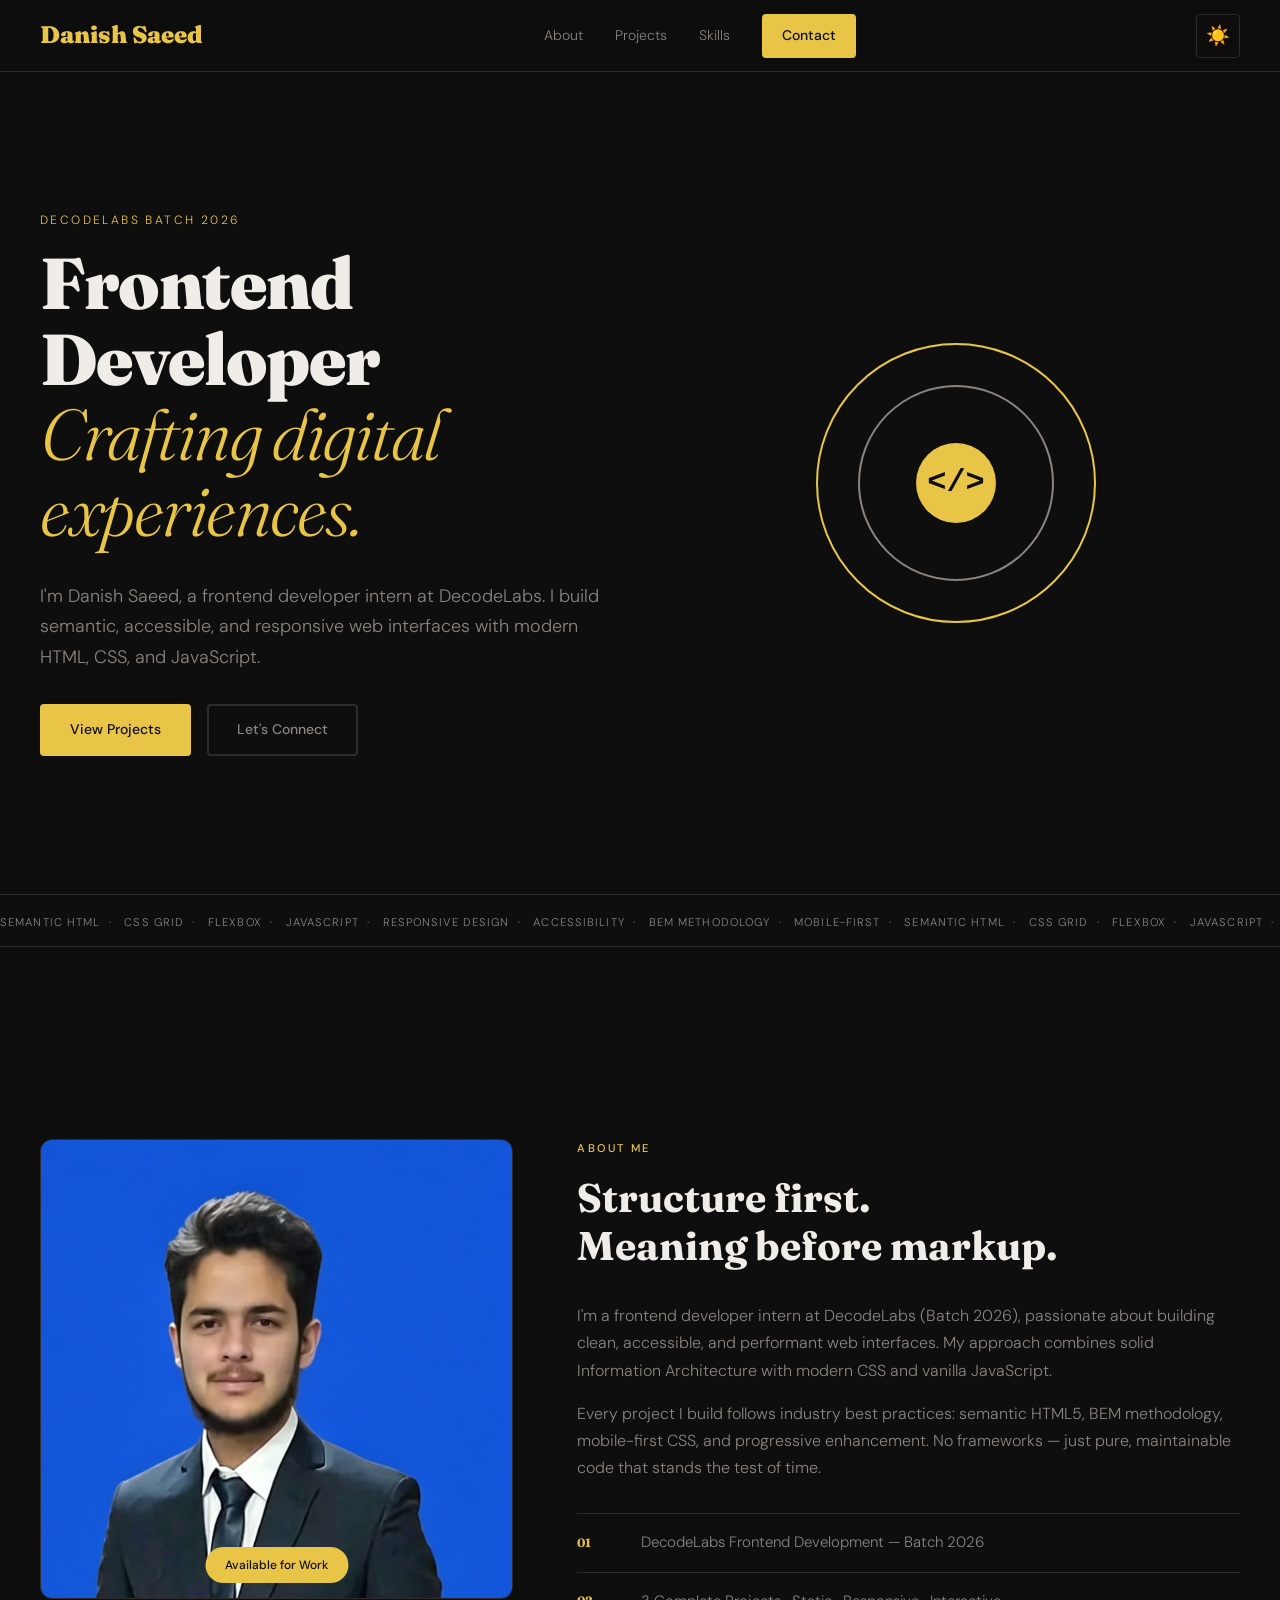
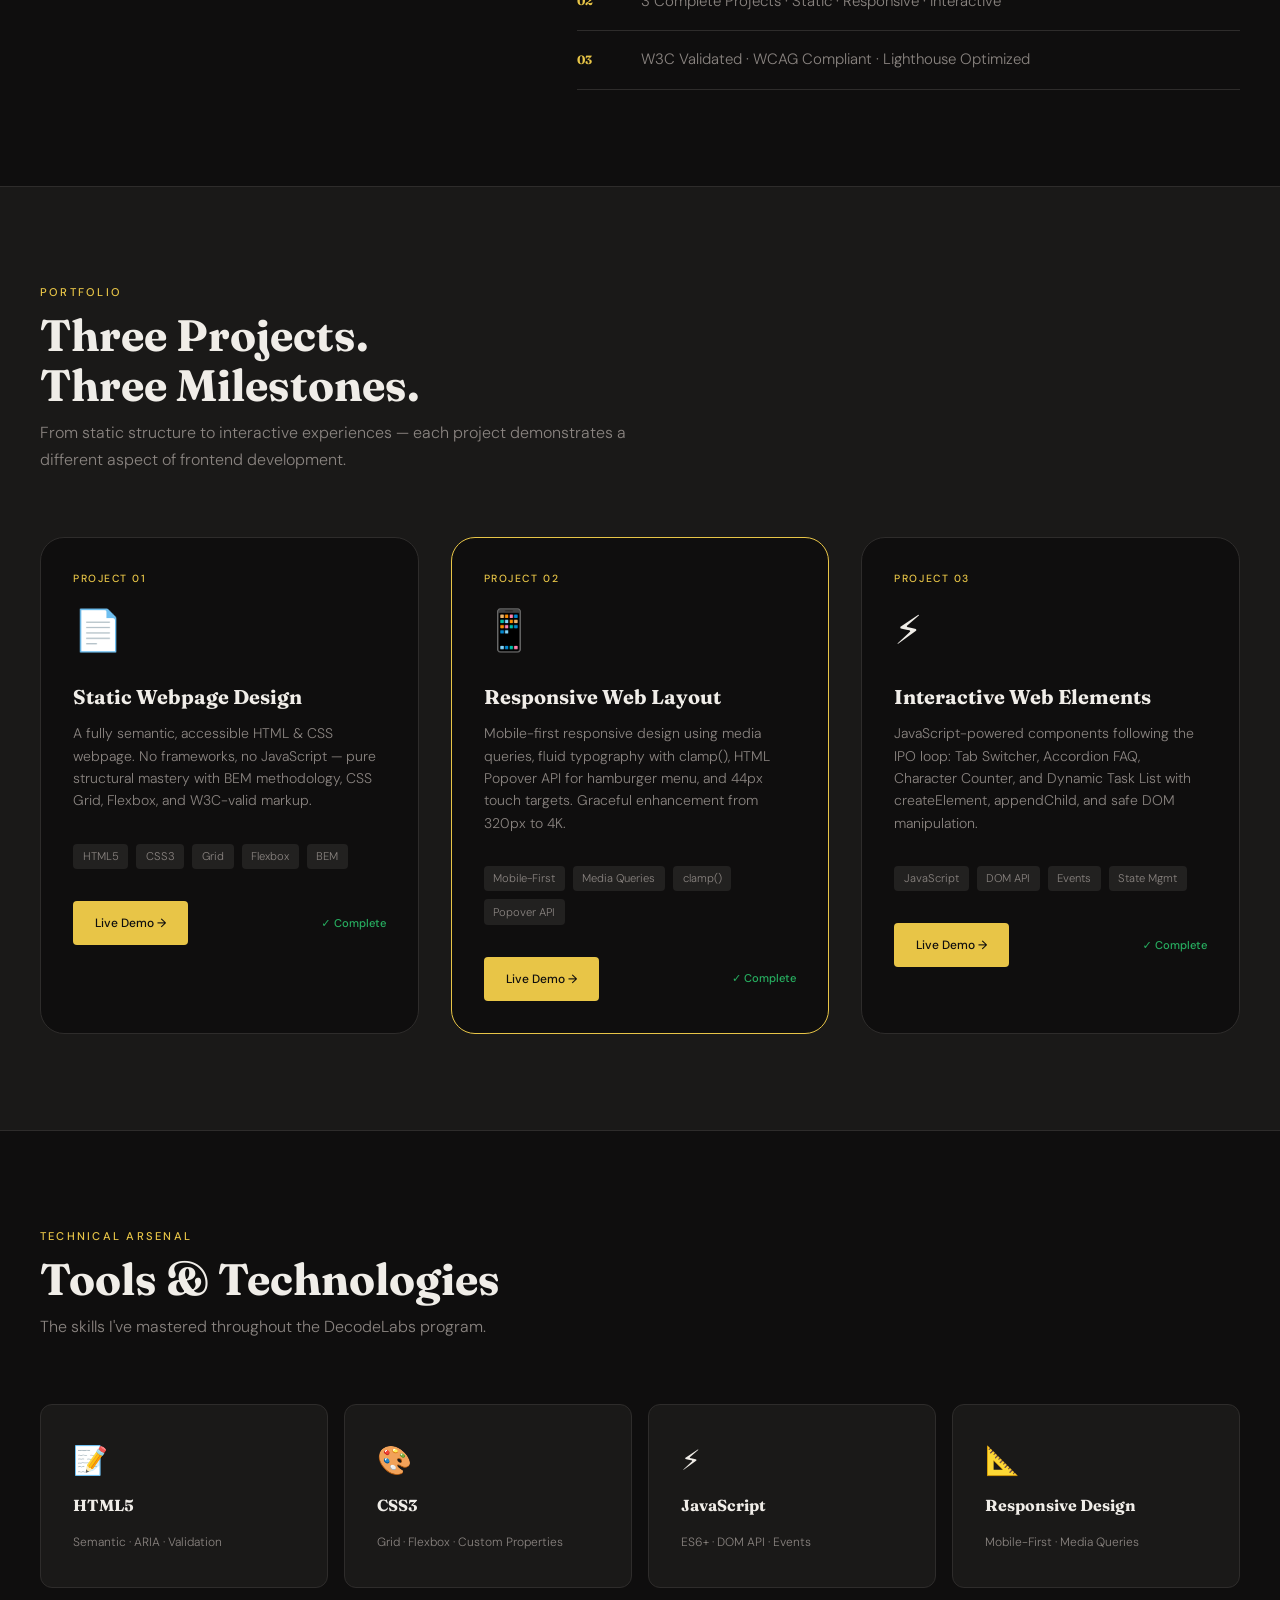
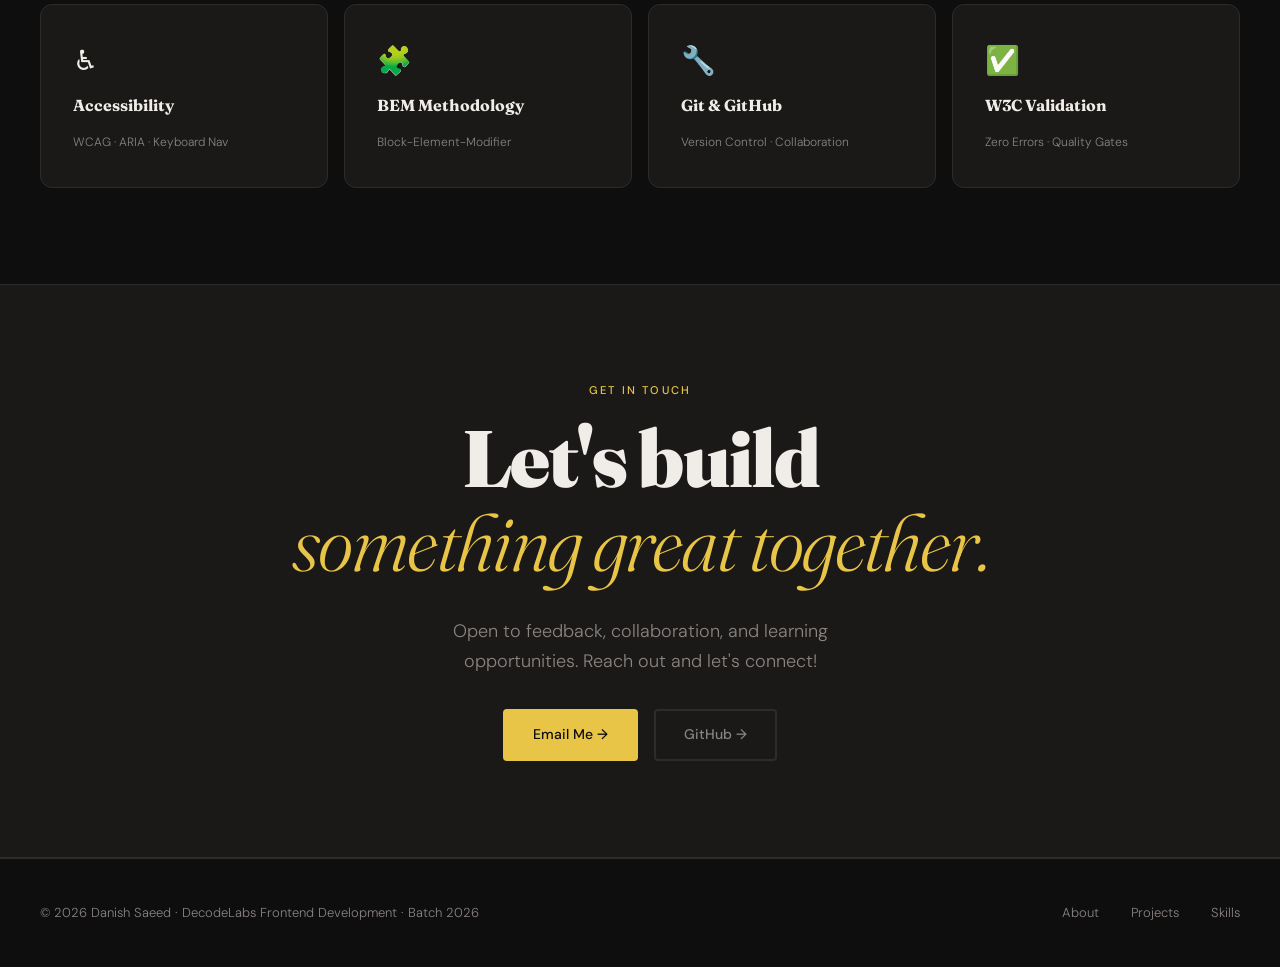
==== index.html @ 7edcd268 "Add files via upload" ====
<!DOCTYPE html>
<html lang="en" data-theme="dark">
<head>
  <meta charset="UTF-8" />
  <meta name="viewport" content="width=device-width, initial-scale=1.0" />
  <meta name="description" content="Danish Saeed — Frontend Developer Portfolio. DecodeLabs Batch 2026 Projects Showcase." />
  <title>Danish Saeed | Frontend Developer Portfolio</title>

  <!-- Google Fonts -->
  <link rel="preconnect" href="https://fonts.googleapis.com" />
  <link rel="preconnect" href="https://fonts.gstatic.com" crossorigin />
  <link
    href="https://fonts.googleapis.com/css2?family=Fraunces:ital,opsz,wght@0,9..144,300;0,9..144,400;0,9..144,700;0,9..144,900;1,9..144,300&family=DM+Sans:wght@300;400;500;600&display=swap"
    rel="stylesheet"
  />

  <link rel="stylesheet" href="P0.css" />
</head>
<body>

  <!-- ============================================================
       HEADER
  ============================================================ -->
  <header class="site-header">
    <div class="site-header__inner container">
      <a href="#main" class="site-header__logo">Danish Saeed</a>

      <nav class="site-nav" aria-label="Primary navigation">
        <ul class="site-nav__list">
          <li><a class="site-nav__link" href="#about">About</a></li>
          <li><a class="site-nav__link" href="#projects">Projects</a></li>
          <li><a class="site-nav__link" href="#skills">Skills</a></li>
          <li><a class="site-nav__link site-nav__link--cta" href="#contact">Contact</a></li>
        </ul>
      </nav>

      <button class="theme-toggle js-theme-toggle" aria-label="Toggle dark mode">🌙</button>
    </div>
  </header>

  <!-- ============================================================
       MAIN
  ============================================================ -->
  <main id="main">

    <!-- HERO SECTION -->
    <section class="hero">
      <div class="hero__inner container">
        <div class="hero__content">
          <p class="hero__eyebrow">DecodeLabs Batch 2026</p>
          <h1 class="hero__heading">
            Frontend Developer<br />
            <em>Crafting digital experiences.</em>
          </h1>
          <p class="hero__body">
            I'm Danish Saeed, a frontend developer intern at DecodeLabs.
            I build semantic, accessible, and responsive web interfaces
            with modern HTML, CSS, and JavaScript.
          </p>
          <div class="hero__actions">
            <a class="btn btn--primary" href="#projects">View Projects</a>
            <a class="btn btn--ghost" href="#contact">Let's Connect</a>
          </div>
        </div>

        <div class="hero__visual" aria-hidden="true">
          <div class="code-orbit">
            <div class="code-orbit__ring"></div>
            <div class="code-orbit__ring"></div>
            <div class="code-orbit__core">
              <span>&lt;/&gt;</span>
            </div>
          </div>
        </div>
      </div>

      <!-- Scrolling ticker -->
      <div class="ticker" aria-hidden="true">
        <div class="ticker__track">
          <span>Semantic HTML&nbsp;&nbsp;·&nbsp;&nbsp;</span>
          <span>CSS Grid&nbsp;&nbsp;·&nbsp;&nbsp;</span>
          <span>Flexbox&nbsp;&nbsp;·&nbsp;&nbsp;</span>
          <span>JavaScript&nbsp;&nbsp;·&nbsp;&nbsp;</span>
          <span>Responsive Design&nbsp;&nbsp;·&nbsp;&nbsp;</span>
          <span>Accessibility&nbsp;&nbsp;·&nbsp;&nbsp;</span>
          <span>BEM Methodology&nbsp;&nbsp;·&nbsp;&nbsp;</span>
          <span>Mobile-First&nbsp;&nbsp;·&nbsp;&nbsp;</span>
          <span>Semantic HTML&nbsp;&nbsp;·&nbsp;&nbsp;</span>
          <span>CSS Grid&nbsp;&nbsp;·&nbsp;&nbsp;</span>
          <span>Flexbox&nbsp;&nbsp;·&nbsp;&nbsp;</span>
          <span>JavaScript&nbsp;&nbsp;·&nbsp;&nbsp;</span>
          <span>Responsive Design&nbsp;&nbsp;·&nbsp;&nbsp;</span>
          <span>Accessibility&nbsp;&nbsp;·&nbsp;&nbsp;</span>
          <span>BEM Methodology&nbsp;&nbsp;·&nbsp;&nbsp;</span>
          <span>Mobile-First&nbsp;&nbsp;·&nbsp;&nbsp;</span>
        </div>
      </div>
    </section>

    <!-- ABOUT SECTION -->
    <section class="about" id="about" aria-labelledby="about-heading">
      <div class="about__inner container">
        <div class="about__image-col">
          <figure class="about__figure">
            <img
              class="about__photo"
              src="Me.jpeg"
              alt="Danish Saeed — Frontend Developer"
              width="600"
              height="700"
            />
            <figcaption class="about__badge">Available for Work</figcaption>
          </figure>
        </div>

        <div class="about__text-col">
          <p class="eyebrow" id="about-heading">About Me</p>
          <h2 class="about__headline">
            Structure first.<br />Meaning before markup.
          </h2>
          <p class="about__body">
            I'm a frontend developer intern at DecodeLabs (Batch 2026),
            passionate about building clean, accessible, and performant
            web interfaces. My approach combines solid Information Architecture
            with modern CSS and vanilla JavaScript.
          </p>
          <p class="about__body">
            Every project I build follows industry best practices:
            semantic HTML5, BEM methodology, mobile-first CSS,
            and progressive enhancement. No frameworks — just pure,
            maintainable code that stands the test of time.
          </p>

          <ul class="fact-list" aria-label="Quick facts">
            <li class="fact-list__item">
              <span class="fact-list__num">01</span>
              <span>DecodeLabs Frontend Development — Batch 2026</span>
            </li>
            <li class="fact-list__item">
              <span class="fact-list__num">02</span>
              <span>3 Complete Projects · Static · Responsive · Interactive</span>
            </li>
            <li class="fact-list__item">
              <span class="fact-list__num">03</span>
              <span>W3C Validated · WCAG Compliant · Lighthouse Optimized</span>
            </li>
          </ul>
        </div>
      </div>
    </section>

    <!-- PROJECTS SHOWCASE SECTION -->
    <section class="projects" id="projects" aria-labelledby="projects-heading">
      <div class="projects__inner container">
        <header class="section-header">
          <p class="eyebrow">Portfolio</p>
          <h2 class="section-title" id="projects-heading">Three Projects.<br />Three Milestones.</h2>
          <p class="section-desc">
            From static structure to interactive experiences — each project
            demonstrates a different aspect of frontend development.
          </p>
        </header>

        <div class="projects__grid">
          <!-- Project 1: Static Webpage -->
          <article class="project-card">
            <div class="project-card__badge">Project 01</div>
            <div class="project-card__icon" aria-hidden="true">📄</div>
            <h3 class="project-card__title">Static Webpage Design</h3>
            <p class="project-card__desc">
              A fully semantic, accessible HTML & CSS webpage. No frameworks,
              no JavaScript — pure structural mastery with BEM methodology,
              CSS Grid, Flexbox, and W3C-valid markup.
            </p>
            <div class="project-card__stack">
              <span class="project-stack__item">HTML5</span>
              <span class="project-stack__item">CSS3</span>
              <span class="project-stack__item">Grid</span>
              <span class="project-stack__item">Flexbox</span>
              <span class="project-stack__item">BEM</span>
            </div>
            <div class="project-card__links">
              <a href="P1.html" class="btn btn--primary btn--small">Live Demo →</a>
              <span class="project-card__status status--complete">✓ Complete</span>
            </div>
          </article>

          <!-- Project 2: Responsive Layout -->
          <article class="project-card project-card--featured">
            <div class="project-card__badge">Project 02</div>
            <div class="project-card__icon" aria-hidden="true">📱</div>
            <h3 class="project-card__title">Responsive Web Layout</h3>
            <p class="project-card__desc">
              Mobile-first responsive design using media queries, fluid typography
              with clamp(), HTML Popover API for hamburger menu, and 44px touch
              targets. Graceful enhancement from 320px to 4K.
            </p>
            <div class="project-card__stack">
              <span class="project-stack__item">Mobile-First</span>
              <span class="project-stack__item">Media Queries</span>
              <span class="project-stack__item">clamp()</span>
              <span class="project-stack__item">Popover API</span>
            </div>
            <div class="project-card__links">
              <a href="P2.html" class="btn btn--primary btn--small">Live Demo →</a>
              <span class="project-card__status status--complete">✓ Complete</span>
            </div>
          </article>

          <!-- Project 3: Interactive Elements -->
          <article class="project-card">
            <div class="project-card__badge">Project 03</div>
            <div class="project-card__icon" aria-hidden="true">⚡</div>
            <h3 class="project-card__title">Interactive Web Elements</h3>
            <p class="project-card__desc">
              JavaScript-powered components following the IPO loop: Tab Switcher,
              Accordion FAQ, Character Counter, and Dynamic Task List with
              createElement, appendChild, and safe DOM manipulation.
            </p>
            <div class="project-card__stack">
              <span class="project-stack__item">JavaScript</span>
              <span class="project-stack__item">DOM API</span>
              <span class="project-stack__item">Events</span>
              <span class="project-stack__item">State Mgmt</span>
            </div>
            <div class="project-card__links">
              <a href="P3.html" class="btn btn--primary btn--small">Live Demo →</a>
              <span class="project-card__status status--complete">✓ Complete</span>
            </div>
          </article>
        </div>
      </div>
    </section>

    <!-- SKILLS SECTION -->
    <section class="skills" id="skills" aria-labelledby="skills-heading">
      <div class="skills__inner container">
        <header class="section-header">
          <p class="eyebrow">Technical Arsenal</p>
          <h2 class="section-title" id="skills-heading">Tools & Technologies</h2>
          <p class="section-desc">The skills I've mastered throughout the DecodeLabs program.</p>
        </header>

        <div class="skills__grid">
          <div class="skill-badge">
            <span class="skill-badge__icon">📝</span>
            <span class="skill-badge__name">HTML5</span>
            <span class="skill-badge__level">Semantic · ARIA · Validation</span>
          </div>
          <div class="skill-badge">
            <span class="skill-badge__icon">🎨</span>
            <span class="skill-badge__name">CSS3</span>
            <span class="skill-badge__level">Grid · Flexbox · Custom Properties</span>
          </div>
          <div class="skill-badge">
            <span class="skill-badge__icon">⚡</span>
            <span class="skill-badge__name">JavaScript</span>
            <span class="skill-badge__level">ES6+ · DOM API · Events</span>
          </div>
          <div class="skill-badge">
            <span class="skill-badge__icon">📐</span>
            <span class="skill-badge__name">Responsive Design</span>
            <span class="skill-badge__level">Mobile-First · Media Queries</span>
          </div>
          <div class="skill-badge">
            <span class="skill-badge__icon">♿</span>
            <span class="skill-badge__name">Accessibility</span>
            <span class="skill-badge__level">WCAG · ARIA · Keyboard Nav</span>
          </div>
          <div class="skill-badge">
            <span class="skill-badge__icon">🧩</span>
            <span class="skill-badge__name">BEM Methodology</span>
            <span class="skill-badge__level">Block-Element-Modifier</span>
          </div>
          <div class="skill-badge">
            <span class="skill-badge__icon">🔧</span>
            <span class="skill-badge__name">Git & GitHub</span>
            <span class="skill-badge__level">Version Control · Collaboration</span>
          </div>
          <div class="skill-badge">
            <span class="skill-badge__icon">✅</span>
            <span class="skill-badge__name">W3C Validation</span>
            <span class="skill-badge__level">Zero Errors · Quality Gates</span>
          </div>
        </div>
      </div>
    </section>

    <!-- CONTACT SECTION -->
    <section class="contact" id="contact" aria-labelledby="contact-heading">
      <div class="contact__inner container">
        <p class="eyebrow">Get In Touch</p>
        <h2 class="contact__heading" id="contact-heading">
          Let's build<br /><em>something great together.</em>
        </h2>
        <p class="contact__body">
          Open to feedback, collaboration, and learning opportunities.
          Reach out and let's connect!
        </p>
        <div class="contact__actions">
          <a class="btn btn--primary" href="mailto:daanishsaeed593@gmail.com">Email Me →</a>
          <a class="btn btn--ghost" href="https://github.com/" target="_blank">GitHub →</a>
        </div>
      </div>
    </section>

  </main>

  <!-- FOOTER -->
  <footer class="site-footer" role="contentinfo">
    <div class="site-footer__inner container">
      <p class="site-footer__copy">© 2026 Danish Saeed · DecodeLabs Frontend Development · Batch 2026</p>
      <nav class="site-footer__nav" aria-label="Footer navigation">
        <a class="site-footer__link" href="#about">About</a>
        <a class="site-footer__link" href="#projects">Projects</a>
        <a class="site-footer__link" href="#skills">Skills</a>
      </nav>
    </div>
  </footer>

  <script>
    // Theme Toggle
    const themeToggle = document.querySelector('.js-theme-toggle');
    let isDark = localStorage.getItem('dl-theme') !== 'light';

    function applyTheme() {
      document.documentElement.setAttribute('data-theme', isDark ? 'dark' : 'light');
      if (themeToggle) themeToggle.textContent = isDark ? '☀️' : '🌙';
    }

    function toggleTheme() {
      isDark = !isDark;
      localStorage.setItem('dl-theme', isDark ? 'dark' : 'light');
      applyTheme();
    }

    if (themeToggle) themeToggle.addEventListener('click', toggleTheme);
    applyTheme();

    // Smooth scroll for anchor links
    document.querySelectorAll('a[href^="#"]').forEach(anchor => {
      anchor.addEventListener('click', function(e) {
        const target = document.querySelector(this.getAttribute('href'));
        if (target) {
          e.preventDefault();
          target.scrollIntoView({ behavior: 'smooth', block: 'start' });
        }
      });
    });
  </script>
</body>
</html>
---- P0.css ----
/* ============================================================
   style.css — DecodeLabs Project 0 · Portfolio Homepage
   Consistent design language across all projects
   ============================================================ */

/* ============================================================
   1. DESIGN TOKENS
   ============================================================ */
:root {
  --clr-bg:          #0f0e0e;
  --clr-surface:     #1a1918;
  --clr-surface-alt: #222120;
  --clr-border:      #2e2c2b;
  --clr-text:        #f0ede8;
  --clr-text-muted:  #8a8480;
  --clr-accent:      #e8c547;
  --clr-accent-dim:  #c9a830;
  --clr-success:     #27ae60;

  --font-display: 'Fraunces', Georgia, serif;
  --font-body:    'DM Sans', system-ui, sans-serif;

  --space-xs: 0.5rem;
  --space-sm: 1rem;
  --space-md: 2rem;
  --space-lg: 4rem;
  --space-xl: 6rem;
  --space-2xl: 8rem;

  --max-width: 1200px;
  --gutter: 1.5rem;
  --radius-sm: 4px;
  --radius-md: 12px;
  --radius-lg: 24px;
  --touch-target: 44px;

  --ease-out: cubic-bezier(0.16, 1, 0.3, 1);
  --transition: 0.25s var(--ease-out);
}

[data-theme="light"] {
  --clr-bg:          #f5f4f0;
  --clr-surface:     #ffffff;
  --clr-surface-alt: #eceae4;
  --clr-border:      #d4d0c8;
  --clr-text:        #1a1918;
  --clr-text-muted:  #6b6560;
  --clr-accent:      #b8960f;
  --clr-accent-dim:  #9a7d0a;
}

/* ============================================================
   2. RESET & BASE
   ============================================================ */
*, *::before, *::after {
  box-sizing: border-box;
  margin: 0;
  padding: 0;
}

html {
  scroll-behavior: smooth;
  font-size: 16px;
}

body {
  background-color: var(--clr-bg);
  color: var(--clr-text);
  font-family: var(--font-body);
  font-weight: 300;
  line-height: 1.7;
  -webkit-font-smoothing: antialiased;
  transition: background-color var(--transition), color var(--transition);
}

img {
  display: block;
  max-width: 100%;
  height: auto;
}

a {
  color: inherit;
  text-decoration: none;
}

ul {
  list-style: none;
}

/* ============================================================
   3. LAYOUT UTILITIES
   ============================================================ */
.container {
  width: min(var(--max-width), 100% - (var(--gutter) * 2));
  margin-inline: auto;
}

.section-header {
  margin-bottom: var(--space-lg);
  max-width: 640px;
}

.eyebrow {
  font-size: 0.7rem;
  font-weight: 500;
  letter-spacing: 0.2em;
  text-transform: uppercase;
  color: var(--clr-accent);
  margin-bottom: var(--space-xs);
}

.section-title {
  font-family: var(--font-display);
  font-size: clamp(1.75rem, 4vw, 2.75rem);
  font-weight: 700;
  line-height: 1.15;
  margin-bottom: var(--space-xs);
}

.section-desc {
  font-size: clamp(0.9rem, 2vw, 1rem);
  color: var(--clr-text-muted);
}

/* ============================================================
   4. BUTTONS
   ============================================================ */
.btn {
  display: inline-flex;
  align-items: center;
  justify-content: center;
  min-height: var(--touch-target);
  padding: 0.75rem 1.75rem;
  border-radius: var(--radius-sm);
  font-family: var(--font-body);
  font-size: 0.875rem;
  font-weight: 500;
  cursor: pointer;
  border: 2px solid transparent;
  transition: background-color var(--transition),
              color var(--transition),
              border-color var(--transition),
              transform 0.15s var(--ease-out);
}

.btn:hover {
  transform: translateY(-2px);
}
.btn:active {
  transform: translateY(0);
}

.btn--primary {
  background-color: var(--clr-accent);
  color: var(--clr-bg);
}
.btn--primary:hover {
  background-color: var(--clr-accent-dim);
}

.btn--ghost {
  background-color: transparent;
  color: var(--clr-text-muted);
  border-color: var(--clr-border);
}
.btn--ghost:hover {
  color: var(--clr-text);
  border-color: var(--clr-text-muted);
}

.btn--small {
  padding: 0.5rem 1.25rem;
  font-size: 0.75rem;
}

/* ============================================================
   5. HEADER
   ============================================================ */
.site-header {
  position: fixed;
  top: 0;
  left: 0;
  right: 0;
  z-index: 100;
  height: 72px;
  border-bottom: 1px solid var(--clr-border);
  background-color: color-mix(in srgb, var(--clr-bg) 85%, transparent);
  backdrop-filter: blur(12px);
  transition: background-color var(--transition), border-color var(--transition);
}

.site-header__inner {
  height: 100%;
  display: flex;
  align-items: center;
  justify-content: space-between;
  gap: var(--space-sm);
}

.site-header__logo {
  font-family: var(--font-display);
  font-size: 1.5rem;
  font-weight: 900;
  color: var(--clr-accent);
  min-height: var(--touch-target);
  display: flex;
  align-items: center;
}

.site-nav__list {
  display: flex;
  align-items: center;
  gap: var(--space-md);
}

.site-nav__link {
  font-size: 0.875rem;
  color: var(--clr-text-muted);
  min-height: var(--touch-target);
  display: flex;
  align-items: center;
  transition: color var(--transition);
}
.site-nav__link:hover {
  color: var(--clr-text);
}

.site-nav__link--cta {
  background-color: var(--clr-accent);
  color: var(--clr-bg);
  padding: 0.5rem 1.25rem;
  border-radius: var(--radius-sm);
  font-weight: 500;
}
.site-nav__link--cta:hover {
  background-color: var(--clr-accent-dim);
  color: var(--clr-bg);
}

.theme-toggle {
  width: var(--touch-target);
  height: var(--touch-target);
  display: flex;
  align-items: center;
  justify-content: center;
  background: none;
  border: 1px solid var(--clr-border);
  border-radius: var(--radius-sm);
  font-size: 1.2rem;
  cursor: pointer;
  transition: background-color var(--transition);
}
.theme-toggle:hover {
  background-color: var(--clr-surface-alt);
}

/* ============================================================
   6. HERO
   ============================================================ */
.hero {
  padding-block-start: calc(72px + var(--space-xl));
  padding-block-end: var(--space-xl);
  overflow: hidden;
}

.hero__inner {
  display: flex;
  align-items: center;
  gap: var(--space-lg);
  min-height: 70vh;
}

.hero__content {
  flex: 1;
}

.hero__eyebrow {
  font-size: 0.75rem;
  letter-spacing: 0.2em;
  text-transform: uppercase;
  color: var(--clr-accent);
  margin-bottom: var(--space-sm);
}

.hero__heading {
  font-family: var(--font-display);
  font-size: clamp(2.5rem, 6vw, 4.5rem);
  font-weight: 900;
  line-height: 1.05;
  letter-spacing: -0.02em;
  margin-bottom: var(--space-md);
}
.hero__heading em {
  font-style: italic;
  font-weight: 300;
  color: var(--clr-accent);
}

.hero__body {
  font-size: clamp(1rem, 2.5vw, 1.125rem);
  color: var(--clr-text-muted);
  max-width: 52ch;
  margin-bottom: var(--space-md);
}

.hero__actions {
  display: flex;
  flex-wrap: wrap;
  gap: var(--space-sm);
}

.hero__visual {
  flex: 1;
  display: flex;
  justify-content: center;
}

.code-orbit {
  position: relative;
  width: 280px;
  height: 280px;
  display: flex;
  align-items: center;
  justify-content: center;
}

.code-orbit__ring {
  position: absolute;
  border: 2px solid var(--clr-border);
  border-radius: 50%;
  animation: rotate 20s linear infinite;
}
.code-orbit__ring:nth-child(1) {
  width: 100%;
  height: 100%;
  border-color: var(--clr-accent);
  animation-duration: 15s;
}
.code-orbit__ring:nth-child(2) {
  width: 70%;
  height: 70%;
  border-color: var(--clr-text-muted);
  animation-duration: 10s;
  animation-direction: reverse;
}

.code-orbit__core {
  width: 80px;
  height: 80px;
  background-color: var(--clr-accent);
  border-radius: 50%;
  display: flex;
  align-items: center;
  justify-content: center;
  font-size: 2rem;
  font-weight: 900;
  color: var(--clr-bg);
  font-family: var(--font-mono, monospace);
  animation: pulse 2s ease-in-out infinite;
}

@keyframes rotate {
  from { transform: rotate(0deg); }
  to { transform: rotate(360deg); }
}

@keyframes pulse {
  0%, 100% { transform: scale(1); }
  50% { transform: scale(1.05); }
}

/* Ticker */
.ticker {
  margin-block-start: var(--space-xl);
  border-block: 1px solid var(--clr-border);
  padding-block: 0.75rem;
  overflow: hidden;
  white-space: nowrap;
}
.ticker__track {
  display: inline-block;
  font-size: 0.7rem;
  letter-spacing: 0.1em;
  text-transform: uppercase;
  color: var(--clr-text-muted);
  animation: ticker-scroll 40s linear infinite;
}
@keyframes ticker-scroll {
  from { transform: translateX(0); }
  to { transform: translateX(-50%); }
}

/* ============================================================
   7. ABOUT
   ============================================================ */
.about {
  padding-block: var(--space-xl);
}

.about__inner {
  display: grid;
  grid-template-columns: 5fr 7fr;
  gap: var(--space-lg);
  align-items: start;
}

.about__figure {
  position: relative;
}

.about__photo {
  width: 100%;
  height: 460px;
  object-fit: cover;
  object-position: center top;
  border-radius: var(--radius-md);
  border: 1px solid var(--clr-border);
}

.about__badge {
  position: absolute;
  bottom: var(--space-sm);
  left: 50%;
  transform: translateX(-50%);
  background-color: var(--clr-accent);
  color: var(--clr-bg);
  font-size: 0.75rem;
  font-weight: 500;
  padding: 0.5rem 1.25rem;
  border-radius: 999px;
  white-space: nowrap;
}

.about__headline {
  font-family: var(--font-display);
  font-size: clamp(1.5rem, 4vw, 2.5rem);
  font-weight: 700;
  line-height: 1.2;
  margin-block: var(--space-sm) var(--space-md);
}

.about__body {
  font-size: clamp(0.9rem, 2vw, 1rem);
  color: var(--clr-text-muted);
  margin-bottom: var(--space-sm);
}

.fact-list {
  margin-top: var(--space-md);
  border-top: 1px solid var(--clr-border);
}
.fact-list__item {
  display: flex;
  align-items: center;
  gap: var(--space-md);
  padding-block: var(--space-sm);
  border-bottom: 1px solid var(--clr-border);
  font-size: clamp(0.85rem, 2vw, 0.9375rem);
  color: var(--clr-text-muted);
  min-height: var(--touch-target);
}
.fact-list__num {
  font-family: var(--font-display);
  font-size: 0.75rem;
  font-weight: 700;
  color: var(--clr-accent);
  flex-shrink: 0;
  width: 2rem;
}

/* ============================================================
   8. PROJECTS
   ============================================================ */
.projects {
  padding-block: var(--space-xl);
  background-color: var(--clr-surface);
  border-block: 1px solid var(--clr-border);
  transition: background-color var(--transition);
}

.projects__grid {
  display: grid;
  grid-template-columns: repeat(3, 1fr);
  gap: var(--space-md);
}

.project-card {
  background-color: var(--clr-bg);
  border: 1px solid var(--clr-border);
  border-radius: var(--radius-lg);
  padding: var(--space-md);
  transition: transform var(--transition), border-color var(--transition);
}
.project-card:hover {
  transform: translateY(-4px);
  border-color: var(--clr-accent);
}
.project-card--featured {
  border-color: var(--clr-accent);
}

.project-card__badge {
  font-size: 0.65rem;
  letter-spacing: 0.15em;
  text-transform: uppercase;
  color: var(--clr-accent);
  font-weight: 500;
  margin-bottom: var(--space-xs);
}

.project-card__icon {
  font-size: 2.5rem;
  margin-bottom: var(--space-sm);
}

.project-card__title {
  font-family: var(--font-display);
  font-size: 1.25rem;
  font-weight: 700;
  margin-bottom: var(--space-xs);
}

.project-card__desc {
  font-size: 0.875rem;
  color: var(--clr-text-muted);
  margin-bottom: var(--space-md);
  line-height: 1.6;
}

.project-card__stack {
  display: flex;
  flex-wrap: wrap;
  gap: var(--space-xs);
  margin-bottom: var(--space-md);
}

.project-stack__item {
  font-size: 0.7rem;
  padding: 0.2rem 0.6rem;
  background-color: var(--clr-surface-alt);
  border-radius: var(--radius-sm);
  color: var(--clr-text-muted);
}

.project-card__links {
  display: flex;
  align-items: center;
  justify-content: space-between;
  gap: var(--space-sm);
}

.project-card__status {
  font-size: 0.7rem;
  font-weight: 500;
}
.status--complete {
  color: var(--clr-success);
}

/* ============================================================
   9. SKILLS
   ============================================================ */
.skills {
  padding-block: var(--space-xl);
}

.skills__grid {
  display: grid;
  grid-template-columns: repeat(auto-fit, minmax(240px, 1fr));
  gap: var(--space-sm);
}

.skill-badge {
  background-color: var(--clr-surface);
  border: 1px solid var(--clr-border);
  border-radius: var(--radius-md);
  padding: var(--space-md);
  transition: transform var(--transition), border-color var(--transition);
}
.skill-badge:hover {
  transform: translateY(-2px);
  border-color: var(--clr-accent);
}

.skill-badge__icon {
  font-size: 1.75rem;
  display: block;
  margin-bottom: var(--space-xs);
}

.skill-badge__name {
  font-family: var(--font-display);
  font-size: 1rem;
  font-weight: 700;
  display: block;
  margin-bottom: var(--space-xs);
}

.skill-badge__level {
  font-size: 0.75rem;
  color: var(--clr-text-muted);
}

/* ============================================================
   10. CONTACT
   ============================================================ */
.contact {
  padding-block: var(--space-xl);
  background-color: var(--clr-surface);
  border-block: 1px solid var(--clr-border);
  text-align: center;
  transition: background-color var(--transition);
}

.contact__heading {
  font-family: var(--font-display);
  font-size: clamp(2.5rem, 8vw, 5rem);
  font-weight: 900;
  line-height: 1.05;
  letter-spacing: -0.02em;
  margin-block: var(--space-sm) var(--space-md);
}
.contact__heading em {
  font-style: italic;
  font-weight: 300;
  color: var(--clr-accent);
}

.contact__body {
  font-size: clamp(1rem, 2.5vw, 1.125rem);
  color: var(--clr-text-muted);
  max-width: 480px;
  margin-inline: auto;
  margin-bottom: var(--space-md);
}

.contact__actions {
  display: flex;
  gap: var(--space-sm);
  justify-content: center;
}

/* ============================================================
   11. FOOTER
   ============================================================ */
.site-footer {
  padding-block: var(--space-md);
  border-top: 1px solid var(--clr-border);
  transition: border-color var(--transition);
}
.site-footer__inner {
  display: flex;
  align-items: center;
  justify-content: space-between;
  flex-wrap: wrap;
  gap: var(--space-sm);
}
.site-footer__copy {
  font-size: 0.8125rem;
  color: var(--clr-text-muted);
}
.site-footer__nav {
  display: flex;
  gap: var(--space-md);
}
.site-footer__link {
  font-size: 0.8125rem;
  color: var(--clr-text-muted);
  min-height: var(--touch-target);
  display: flex;
  align-items: center;
  transition: color var(--transition);
}
.site-footer__link:hover {
  color: var(--clr-text);
}

/* ============================================================
   12. RESPONSIVE
   ============================================================ */
@media (max-width: 900px) {
  .hero__inner {
    flex-direction: column;
    text-align: center;
    min-height: auto;
  }
  .hero__body {
    margin-inline: auto;
  }
  .hero__actions {
    justify-content: center;
  }
  .hero__visual {
    order: -1;
  }

  .about__inner {
    grid-template-columns: 1fr;
  }
  .about__photo {
    height: 360px;
  }

  .projects__grid {
    grid-template-columns: 1fr;
  }
}

@media (max-width: 600px) {
  .site-nav__item:not(:last-child) {
    display: none;
  }
  .hero__heading {
    font-size: 2.5rem;
  }
  .contact__heading {
    font-size: 2rem;
  }
  .site-footer__inner {
    flex-direction: column;
    text-align: center;
  }
}
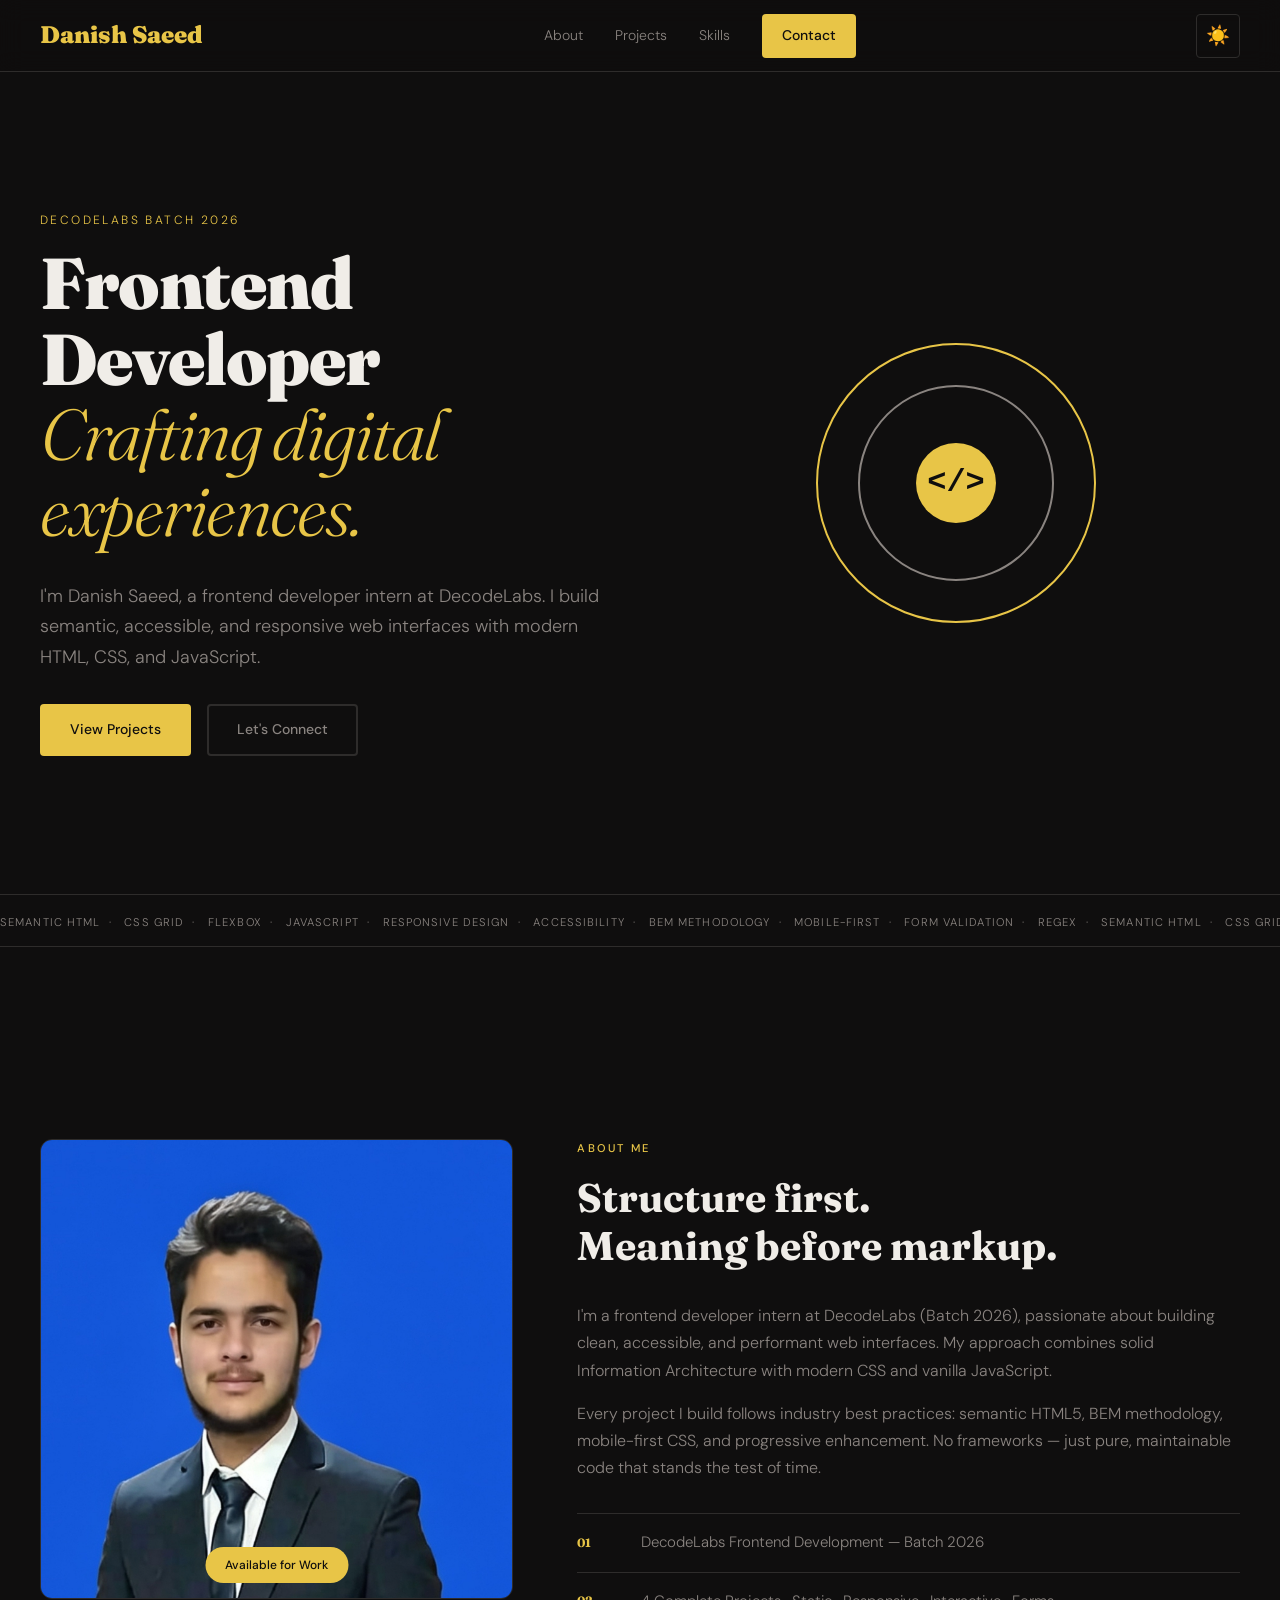
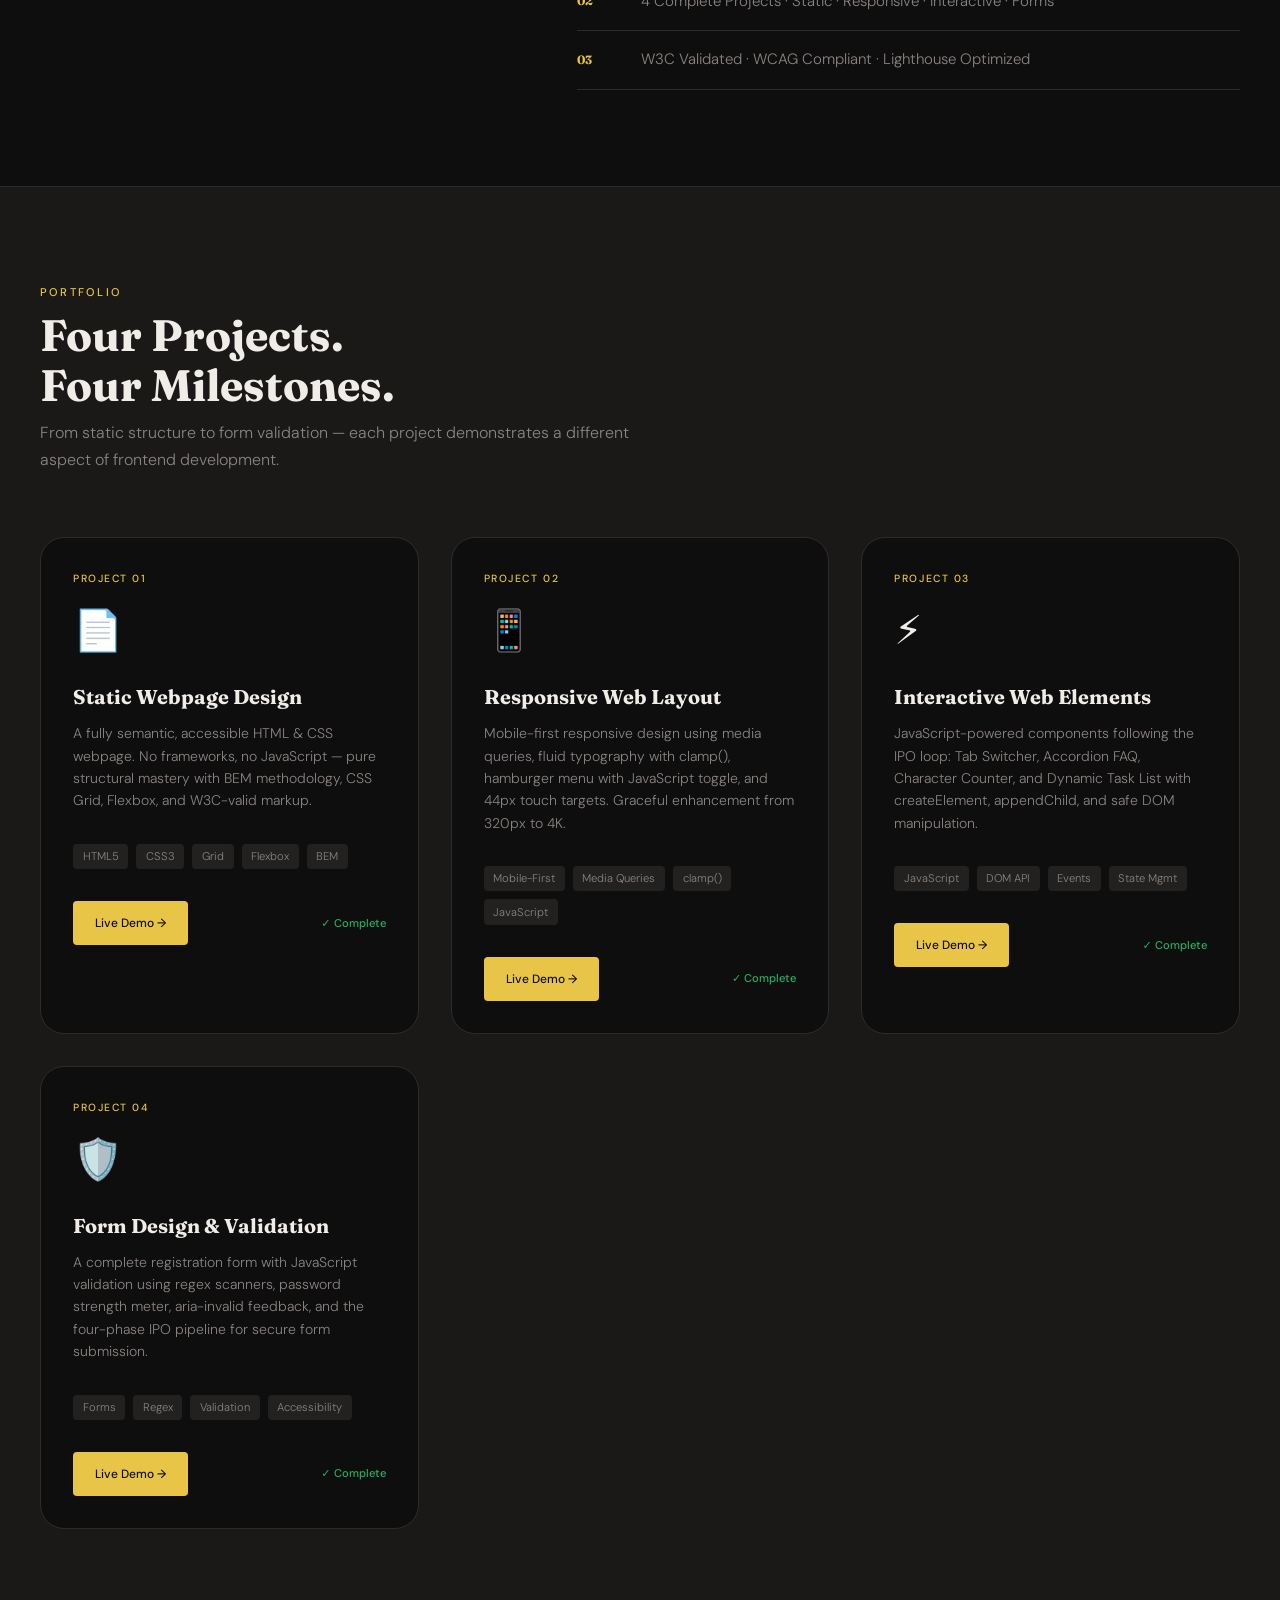
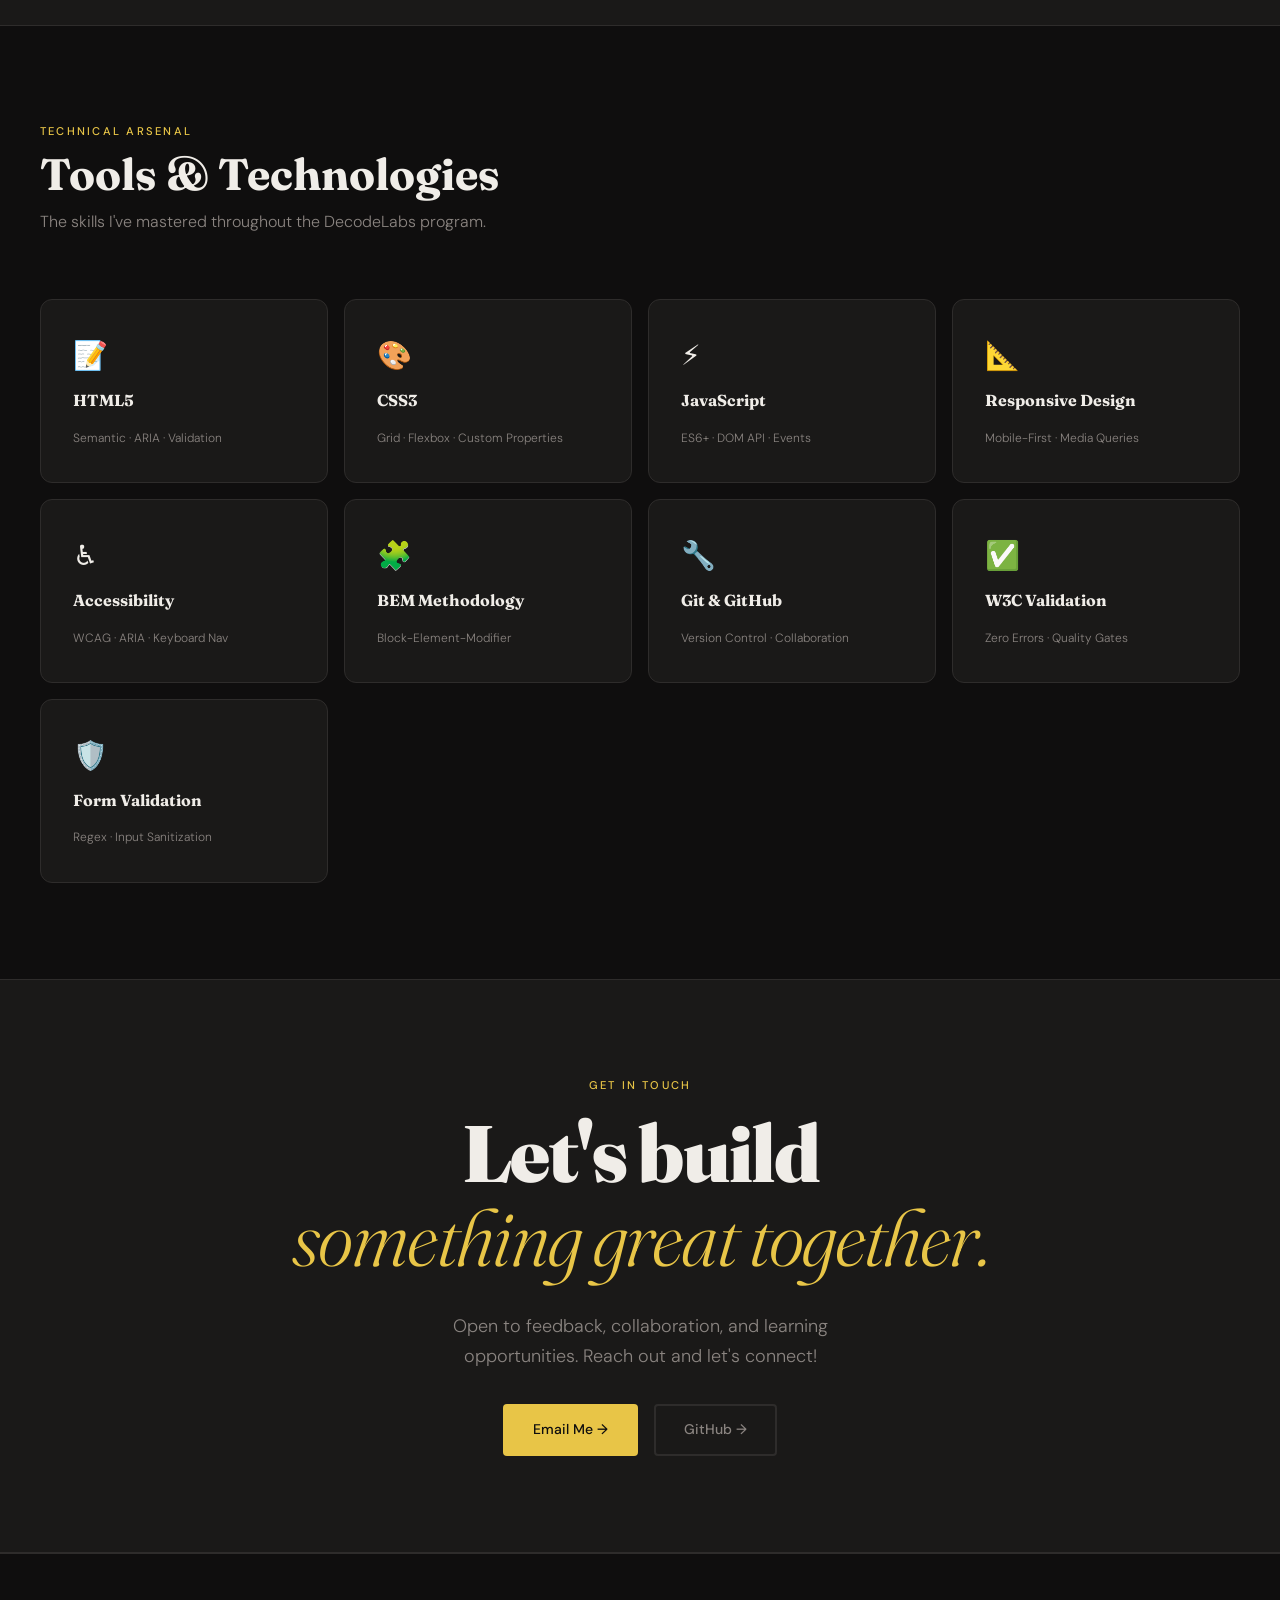
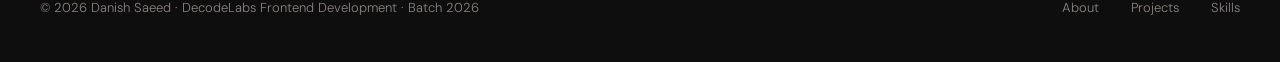
==== commit 53ae5984: "Revise portfolio with additional projects and updates Updated the portfolio to include four projects" ====
--- a/index.html
+++ b/index.html
@@ -5,26 +5,18 @@
   <meta name="viewport" content="width=device-width, initial-scale=1.0" />
   <meta name="description" content="Danish Saeed — Frontend Developer Portfolio. DecodeLabs Batch 2026 Projects Showcase." />
   <title>Danish Saeed | Frontend Developer Portfolio</title>
-
-  <!-- Google Fonts -->
   <link rel="preconnect" href="https://fonts.googleapis.com" />
   <link rel="preconnect" href="https://fonts.gstatic.com" crossorigin />
   <link
     href="https://fonts.googleapis.com/css2?family=Fraunces:ital,opsz,wght@0,9..144,300;0,9..144,400;0,9..144,700;0,9..144,900;1,9..144,300&family=DM+Sans:wght@300;400;500;600&display=swap"
     rel="stylesheet"
   />
-
   <link rel="stylesheet" href="P0.css" />
 </head>
 <body>
-
-  <!-- ============================================================
-       HEADER
-  ============================================================ -->
   <header class="site-header">
     <div class="site-header__inner container">
       <a href="#main" class="site-header__logo">Danish Saeed</a>
-
       <nav class="site-nav" aria-label="Primary navigation">
         <ul class="site-nav__list">
           <li><a class="site-nav__link" href="#about">About</a></li>
@@ -33,17 +25,10 @@
           <li><a class="site-nav__link site-nav__link--cta" href="#contact">Contact</a></li>
         </ul>
       </nav>
-
       <button class="theme-toggle js-theme-toggle" aria-label="Toggle dark mode">🌙</button>
     </div>
   </header>
-
-  <!-- ============================================================
-       MAIN
-  ============================================================ -->
   <main id="main">
-
-    <!-- HERO SECTION -->
     <section class="hero">
       <div class="hero__inner container">
         <div class="hero__content">
@@ -62,7 +47,6 @@
             <a class="btn btn--ghost" href="#contact">Let's Connect</a>
           </div>
         </div>
-
         <div class="hero__visual" aria-hidden="true">
           <div class="code-orbit">
             <div class="code-orbit__ring"></div>
@@ -73,8 +57,6 @@
           </div>
         </div>
       </div>
-
-      <!-- Scrolling ticker -->
       <div class="ticker" aria-hidden="true">
         <div class="ticker__track">
           <span>Semantic HTML&nbsp;&nbsp;·&nbsp;&nbsp;</span>
@@ -85,6 +67,8 @@
           <span>Accessibility&nbsp;&nbsp;·&nbsp;&nbsp;</span>
           <span>BEM Methodology&nbsp;&nbsp;·&nbsp;&nbsp;</span>
           <span>Mobile-First&nbsp;&nbsp;·&nbsp;&nbsp;</span>
+          <span>Form Validation&nbsp;&nbsp;·&nbsp;&nbsp;</span>
+          <span>Regex&nbsp;&nbsp;·&nbsp;&nbsp;</span>
           <span>Semantic HTML&nbsp;&nbsp;·&nbsp;&nbsp;</span>
           <span>CSS Grid&nbsp;&nbsp;·&nbsp;&nbsp;</span>
           <span>Flexbox&nbsp;&nbsp;·&nbsp;&nbsp;</span>
@@ -93,11 +77,11 @@
           <span>Accessibility&nbsp;&nbsp;·&nbsp;&nbsp;</span>
           <span>BEM Methodology&nbsp;&nbsp;·&nbsp;&nbsp;</span>
           <span>Mobile-First&nbsp;&nbsp;·&nbsp;&nbsp;</span>
-        </div>
-      </div>
-    </section>
-
-    <!-- ABOUT SECTION -->
+          <span>Form Validation&nbsp;&nbsp;·&nbsp;&nbsp;</span>
+          <span>Regex&nbsp;&nbsp;·&nbsp;&nbsp;</span>
+        </div>
+      </div>
+    </section>
     <section class="about" id="about" aria-labelledby="about-heading">
       <div class="about__inner container">
         <div class="about__image-col">
@@ -112,7 +96,6 @@
             <figcaption class="about__badge">Available for Work</figcaption>
           </figure>
         </div>
-
         <div class="about__text-col">
           <p class="eyebrow" id="about-heading">About Me</p>
           <h2 class="about__headline">
@@ -130,7 +113,6 @@
             and progressive enhancement. No frameworks — just pure,
             maintainable code that stands the test of time.
           </p>
-
           <ul class="fact-list" aria-label="Quick facts">
             <li class="fact-list__item">
               <span class="fact-list__num">01</span>
@@ -138,7 +120,7 @@
             </li>
             <li class="fact-list__item">
               <span class="fact-list__num">02</span>
-              <span>3 Complete Projects · Static · Responsive · Interactive</span>
+              <span>4 Complete Projects · Static · Responsive · Interactive · Forms</span>
             </li>
             <li class="fact-list__item">
               <span class="fact-list__num">03</span>
@@ -148,21 +130,17 @@
         </div>
       </div>
     </section>
-
-    <!-- PROJECTS SHOWCASE SECTION -->
     <section class="projects" id="projects" aria-labelledby="projects-heading">
       <div class="projects__inner container">
         <header class="section-header">
           <p class="eyebrow">Portfolio</p>
-          <h2 class="section-title" id="projects-heading">Three Projects.<br />Three Milestones.</h2>
+          <h2 class="section-title" id="projects-heading">Four Projects.<br />Four Milestones.</h2>
           <p class="section-desc">
-            From static structure to interactive experiences — each project
+            From static structure to form validation — each project
             demonstrates a different aspect of frontend development.
           </p>
         </header>
-
         <div class="projects__grid">
-          <!-- Project 1: Static Webpage -->
           <article class="project-card">
             <div class="project-card__badge">Project 01</div>
             <div class="project-card__icon" aria-hidden="true">📄</div>
@@ -184,30 +162,26 @@
               <span class="project-card__status status--complete">✓ Complete</span>
             </div>
           </article>
-
-          <!-- Project 2: Responsive Layout -->
-          <article class="project-card project-card--featured">
+          <article class="project-card">
             <div class="project-card__badge">Project 02</div>
             <div class="project-card__icon" aria-hidden="true">📱</div>
             <h3 class="project-card__title">Responsive Web Layout</h3>
             <p class="project-card__desc">
               Mobile-first responsive design using media queries, fluid typography
-              with clamp(), HTML Popover API for hamburger menu, and 44px touch
+              with clamp(), hamburger menu with JavaScript toggle, and 44px touch
               targets. Graceful enhancement from 320px to 4K.
             </p>
             <div class="project-card__stack">
               <span class="project-stack__item">Mobile-First</span>
               <span class="project-stack__item">Media Queries</span>
               <span class="project-stack__item">clamp()</span>
-              <span class="project-stack__item">Popover API</span>
+              <span class="project-stack__item">JavaScript</span>
             </div>
             <div class="project-card__links">
               <a href="P2.html" class="btn btn--primary btn--small">Live Demo →</a>
               <span class="project-card__status status--complete">✓ Complete</span>
             </div>
           </article>
-
-          <!-- Project 3: Interactive Elements -->
           <article class="project-card">
             <div class="project-card__badge">Project 03</div>
             <div class="project-card__icon" aria-hidden="true">⚡</div>
@@ -228,11 +202,29 @@
               <span class="project-card__status status--complete">✓ Complete</span>
             </div>
           </article>
-        </div>
-      </div>
-    </section>
-
-    <!-- SKILLS SECTION -->
+          <article class="project-card">
+            <div class="project-card__badge">Project 04</div>
+            <div class="project-card__icon" aria-hidden="true">🛡️</div>
+            <h3 class="project-card__title">Form Design & Validation</h3>
+            <p class="project-card__desc">
+              A complete registration form with JavaScript validation using regex
+              scanners, password strength meter, aria-invalid feedback, and the
+              four-phase IPO pipeline for secure form submission.
+            </p>
+            <div class="project-card__stack">
+              <span class="project-stack__item">Forms</span>
+              <span class="project-stack__item">Regex</span>
+              <span class="project-stack__item">Validation</span>
+              <span class="project-stack__item">Accessibility</span>
+            </div>
+            <div class="project-card__links">
+              <a href="P4.html" class="btn btn--primary btn--small">Live Demo →</a>
+              <span class="project-card__status status--complete">✓ Complete</span>
+            </div>
+          </article>
+        </div>
+      </div>
+    </section>
     <section class="skills" id="skills" aria-labelledby="skills-heading">
       <div class="skills__inner container">
         <header class="section-header">
@@ -240,7 +232,6 @@
           <h2 class="section-title" id="skills-heading">Tools & Technologies</h2>
           <p class="section-desc">The skills I've mastered throughout the DecodeLabs program.</p>
         </header>
-
         <div class="skills__grid">
           <div class="skill-badge">
             <span class="skill-badge__icon">📝</span>
@@ -282,11 +273,14 @@
             <span class="skill-badge__name">W3C Validation</span>
             <span class="skill-badge__level">Zero Errors · Quality Gates</span>
           </div>
-        </div>
-      </div>
-    </section>
-
-    <!-- CONTACT SECTION -->
+          <div class="skill-badge">
+            <span class="skill-badge__icon">🛡️</span>
+            <span class="skill-badge__name">Form Validation</span>
+            <span class="skill-badge__level">Regex · Input Sanitization</span>
+          </div>
+        </div>
+      </div>
+    </section>
     <section class="contact" id="contact" aria-labelledby="contact-heading">
       <div class="contact__inner container">
         <p class="eyebrow">Get In Touch</p>
@@ -303,10 +297,7 @@
         </div>
       </div>
     </section>
-
   </main>
-
-  <!-- FOOTER -->
   <footer class="site-footer" role="contentinfo">
     <div class="site-footer__inner container">
       <p class="site-footer__copy">© 2026 Danish Saeed · DecodeLabs Frontend Development · Batch 2026</p>
@@ -317,9 +308,7 @@
       </nav>
     </div>
   </footer>
-
   <script>
-    // Theme Toggle
     const themeToggle = document.querySelector('.js-theme-toggle');
     let isDark = localStorage.getItem('dl-theme') !== 'light';
 
@@ -337,7 +326,6 @@
     if (themeToggle) themeToggle.addEventListener('click', toggleTheme);
     applyTheme();
 
-    // Smooth scroll for anchor links
     document.querySelectorAll('a[href^="#"]').forEach(anchor => {
       anchor.addEventListener('click', function(e) {
         const target = document.querySelector(this.getAttribute('href'));
@@ -349,4 +337,4 @@
     });
   </script>
 </body>
-</html>+</html>
--- a/P0.css
+++ b/P0.css
@@ -1,11 +1,3 @@
-/* ============================================================
-   style.css — DecodeLabs Project 0 · Portfolio Homepage
-   Consistent design language across all projects
-   ============================================================ */
-
-/* ============================================================
-   1. DESIGN TOKENS
-   ============================================================ */
 :root {
   --clr-bg:          #0f0e0e;
   --clr-surface:     #1a1918;
@@ -49,9 +41,6 @@
   --clr-accent-dim:  #9a7d0a;
 }
 
-/* ============================================================
-   2. RESET & BASE
-   ============================================================ */
 *, *::before, *::after {
   box-sizing: border-box;
   margin: 0;
@@ -88,9 +77,6 @@
   list-style: none;
 }
 
-/* ============================================================
-   3. LAYOUT UTILITIES
-   ============================================================ */
 .container {
   width: min(var(--max-width), 100% - (var(--gutter) * 2));
   margin-inline: auto;
@@ -123,9 +109,6 @@
   color: var(--clr-text-muted);
 }
 
-/* ============================================================
-   4. BUTTONS
-   ============================================================ */
 .btn {
   display: inline-flex;
   align-items: center;
@@ -174,9 +157,6 @@
   font-size: 0.75rem;
 }
 
-/* ============================================================
-   5. HEADER
-   ============================================================ */
 .site-header {
   position: fixed;
   top: 0;
@@ -255,9 +235,6 @@
   background-color: var(--clr-surface-alt);
 }
 
-/* ============================================================
-   6. HERO
-   ============================================================ */
 .hero {
   padding-block-start: calc(72px + var(--space-xl));
   padding-block-end: var(--space-xl);
@@ -370,7 +347,6 @@
   50% { transform: scale(1.05); }
 }
 
-/* Ticker */
 .ticker {
   margin-block-start: var(--space-xl);
   border-block: 1px solid var(--clr-border);
@@ -391,9 +367,6 @@
   to { transform: translateX(-50%); }
 }
 
-/* ============================================================
-   7. ABOUT
-   ============================================================ */
 .about {
   padding-block: var(--space-xl);
 }
@@ -469,9 +442,6 @@
   width: 2rem;
 }
 
-/* ============================================================
-   8. PROJECTS
-   ============================================================ */
 .projects {
   padding-block: var(--space-xl);
   background-color: var(--clr-surface);
@@ -498,8 +468,8 @@
 }
 .project-card--featured {
   border-color: var(--clr-accent);
-}
-
+  transform: none;
+}
 .project-card__badge {
   font-size: 0.65rem;
   letter-spacing: 0.15em;
@@ -558,9 +528,6 @@
   color: var(--clr-success);
 }
 
-/* ============================================================
-   9. SKILLS
-   ============================================================ */
 .skills {
   padding-block: var(--space-xl);
 }
@@ -602,9 +569,6 @@
   color: var(--clr-text-muted);
 }
 
-/* ============================================================
-   10. CONTACT
-   ============================================================ */
 .contact {
   padding-block: var(--space-xl);
   background-color: var(--clr-surface);
@@ -641,9 +605,6 @@
   justify-content: center;
 }
 
-/* ============================================================
-   11. FOOTER
-   ============================================================ */
 .site-footer {
   padding-block: var(--space-md);
   border-top: 1px solid var(--clr-border);
@@ -676,9 +637,6 @@
   color: var(--clr-text);
 }
 
-/* ============================================================
-   12. RESPONSIVE
-   ============================================================ */
 @media (max-width: 900px) {
   .hero__inner {
     flex-direction: column;
@@ -708,7 +666,7 @@
 }
 
 @media (max-width: 600px) {
-  .site-nav__item:not(:last-child) {
+  .site-nav__list .site-nav__item:not(:last-child) {
     display: none;
   }
   .hero__heading {
@@ -721,4 +679,4 @@
     flex-direction: column;
     text-align: center;
   }
-}+}
